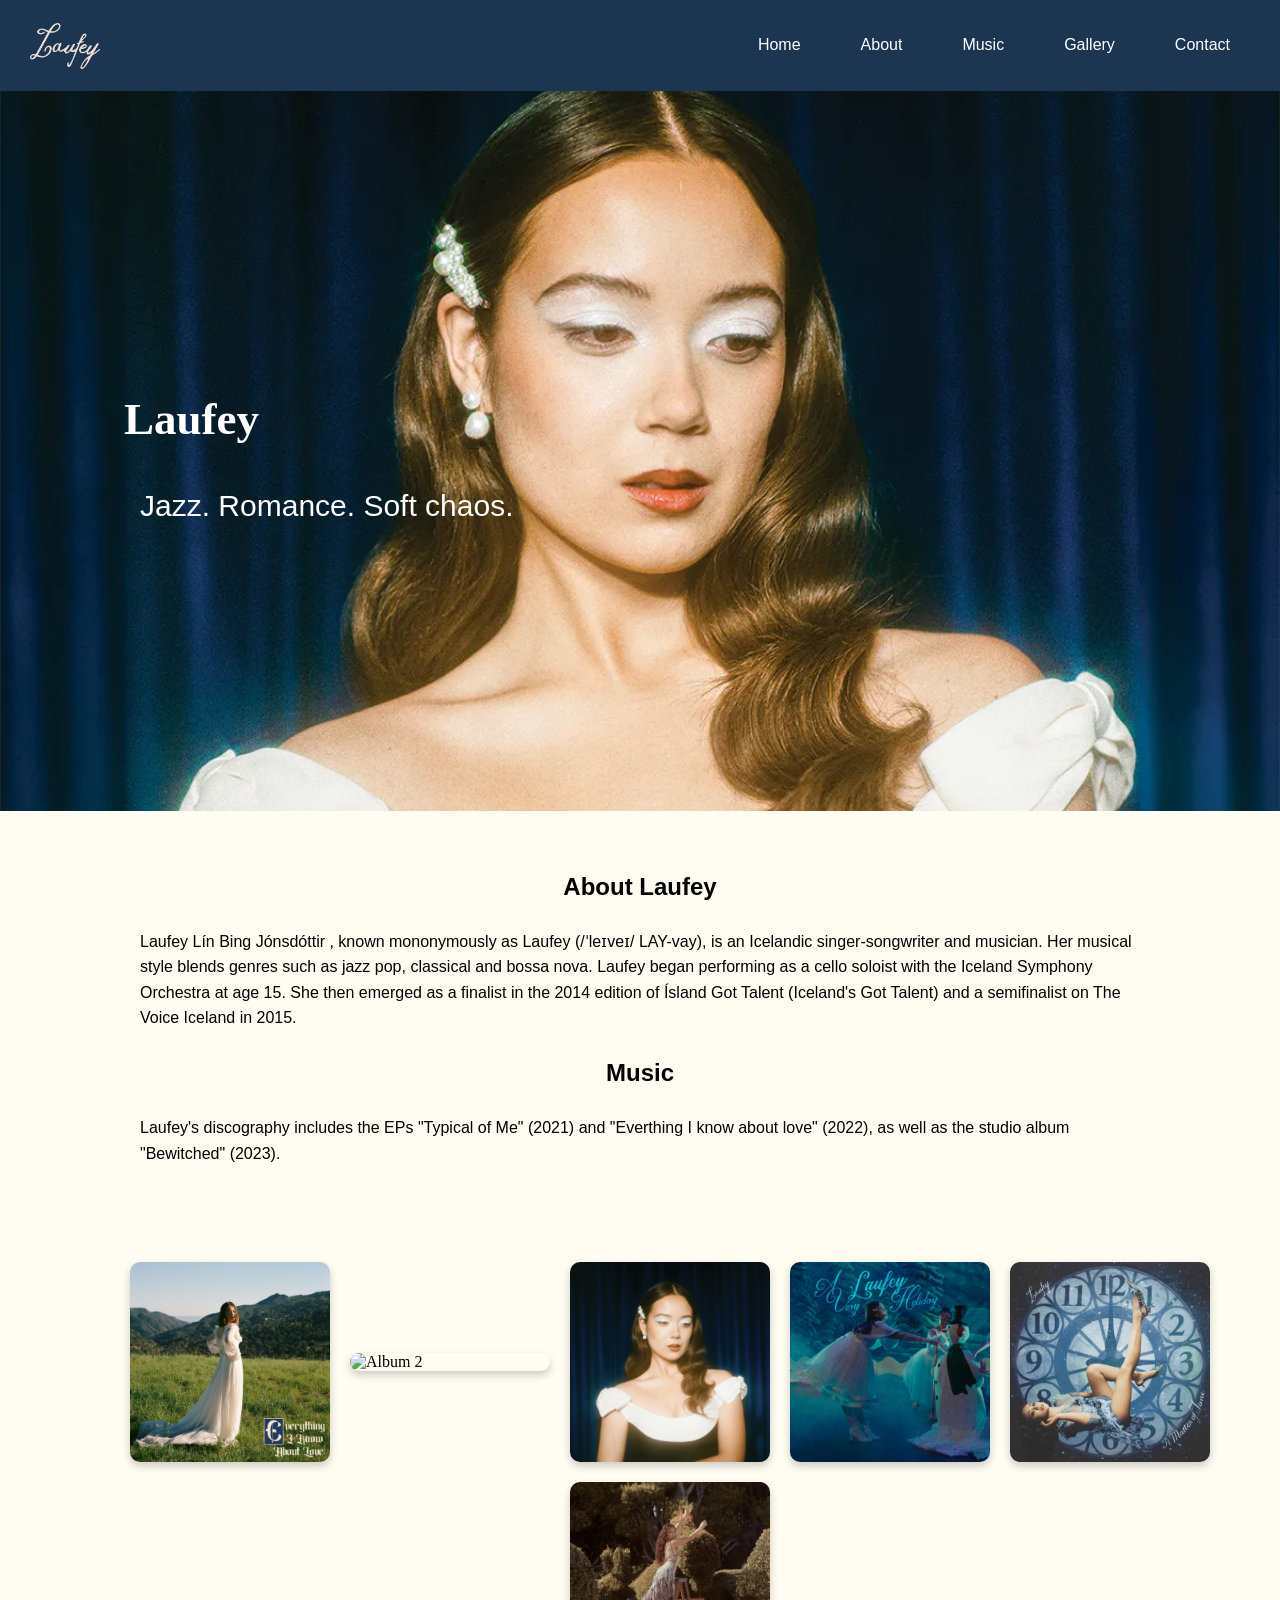
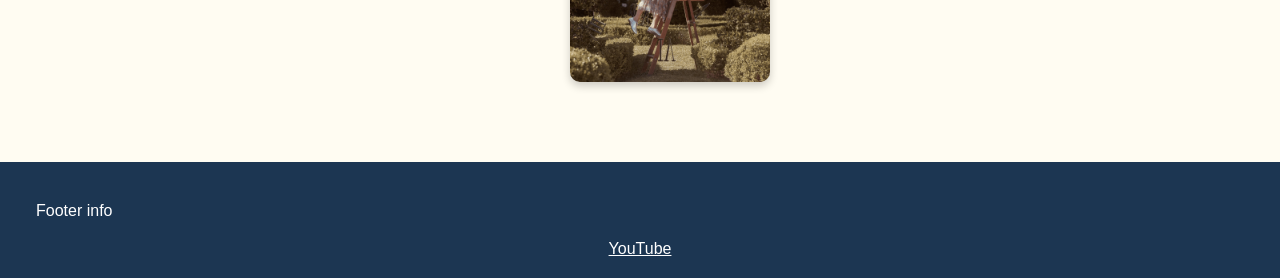
==== Projects/Laufey fan page/Website.html @ 8d8ebd03 "adding hover and about button scroll" ====
<!DOCTYPE html>
<html lang="en">
<head>
    <meta charset="UTF-8">
    <title>My Web Page</title>
    <link rel="stylesheet" href="Fanpage.css">
</head>


<body>
    <header>
        <section class="header_tab">
            <h1> <img src="Laufey_logo.png"alt="Laufey"></h1>

            <nav class="main_nav">
                <ul>
                   <li><a href="#home">Home</a></li> 
                    <li><a href="#about">About</a></li>
                    <li><a href="#music">Music</a></li>
                    <li><a href="#gallery">Gallery</a></li>
                    <li><a href="#contact">Contact</a></li>
                </ul>
            </nav>
        </section>
    </header>


    <section class="hero">
        <div class="hero-content">
            <h1>Laufey</h1>
            <p>Jazz. Romance. Soft chaos.</p>

        </div>
    </section>

    <section class="about" id="about">
        <h2>About Laufey</h2>
        <p>
                Laufey Lín Bing Jónsdóttir , known mononymously as Laufey (/ˈleɪveɪ/ LAY-vay), is an Icelandic singer-songwriter and musician.
                Her musical style blends genres such as jazz pop, classical and bossa nova. Laufey began performing as a cello soloist
                with the Iceland Symphony Orchestra at age 15. She then emerged as a finalist in the 2014 edition of Ísland Got Talent
                (Iceland's Got Talent) and a semifinalist on The Voice Iceland in 2015.</p>

        <h2>Music</h2>
        <p>Laufey's discography includes the EPs "Typical of Me" (2021) and "Everthing I know about love" (2022), as well as the studio album "Bewitched" (2023).</p>
        </div>
    </section>

    <section class="music">
        <img src="Everthing_I_Know_about_love.png" alt="Album 1" title="Everthing I Know About Love">
        <img src="Typical_of_Me.png" alt="Album 2" title="Typical of Me">
        <img src="Bewitched.png" alt="Album 3" title="Bewitched">
        <img src="A_very_Laufey_holiday.png" alt="Album 4" title="A Very Laufey Holiday">
        <img src="AMOT.png" alt="Album 5" title="A matter of time">
        <img src="AMOTTFH.png" alt="Album 6" title="A matter of time: the final hour">

    </section>



    

    <footer>
        <p>Footer info</p>
        <a href="https://www.youtube.com/@laufey">YouTube</a>
    </footer>


</body>
</html>
---- Projects/Laufey fan page/Fanpage.css ----
/* Fanpage.css */
.header_tab {
    display: flex;
    align-items: center;
    justify-content: space-between;
    padding: 0 20px;
    background-color: #1c3652;
    top: 0;
    z-index: 1000;
    position: sticky;
}



/* Example for an h1 tag inside the header */
header h1 {
    margin-top: 0;
}

.header_tab img {   
    justify-content: center;
    align-items: center;
    width: 70px;          /* smaller logo */
    padding: 23px 10px;    /* vertical | horizontal */

    padding-bottom: 2px;
    display: block;
    filter: invert(100%);

}


 
.main_nav {
    background-color: #1c3652;
}

.main_nav ul {
    display: flex;
    flex-direction: row;
    align-items: center;
    margin: 0;
    padding: 0;
    list-style: none;
}




.main_nav ul li a {
    color: white;
    text-decoration: none;
    padding: 14px 20px;
    display: inline-block;
    font-family: 'Arial', sans-serif;
    margin: 0 10px;
    
    
}


.hero {
    height: 80vh; /* NOT full page */
    background-image: url("Laufeyhero.png");
    background-size: cover;
    background-position: center;
    background-repeat: no-repeat;

    position: relative;
    top: 0;
    z-index: 10;

    display: flex;
    align-items: center;
    justify-content: center;
}

.hero-content {
    color: white;
    font-size: 30px;

}

.about {
    display: flex;
    flex-direction: column;
    align-items: center;
    padding: 50px;

}

.music {
    bottom: 0;
    width: 100%;
    display: flex;
    flex-direction: row;
    align-items: center;
    justify-content: center;
    padding: 30px;
    flex-wrap: wrap;
    gap: 20px;
}


.music img:hover {
    transform: scale(1.02);
    transition: transform 0.6s ease;
}   


.music img {
    width: 200px;
    border-radius: 10px;
    box-shadow: 0 4px 8px rgba(0, 0, 0, 0.2);
}



body  {
    margin: 0;
    padding: 0;
    background-color: #fffcf2;
}


body p {
    font-family: 'Arial', sans-serif;

    line-height: 1.6;
    margin: 16px;
    width: 1000px;
    text-align: left;
}

body h2 {
    font-family: 'Arial', sans-serif;

    margin: 12px;
}





footer {
    background-color: #1c3652;
    color: white;
    text-align: center;
    padding: 20px;
    margin-top: 50px;
}

footer a {
    color: white;

    font-family: 'Arial', sans-serif;
}
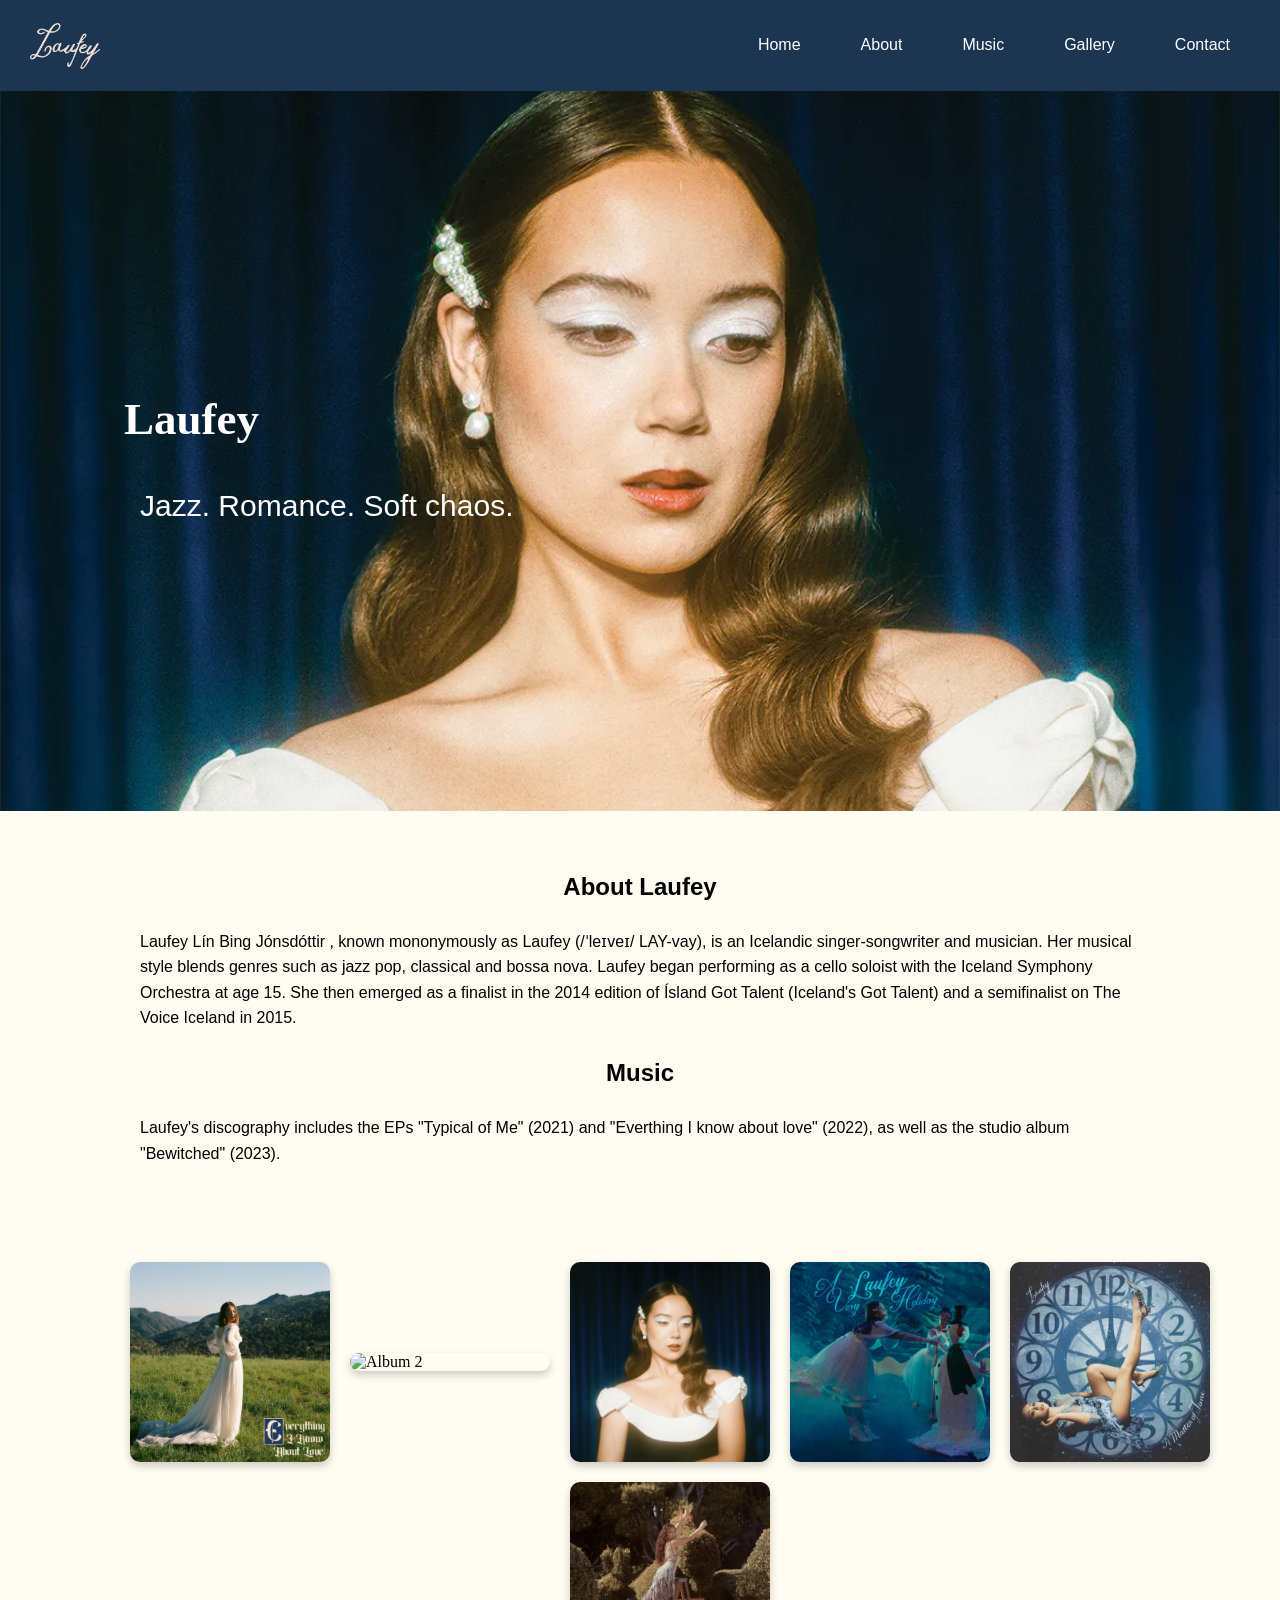
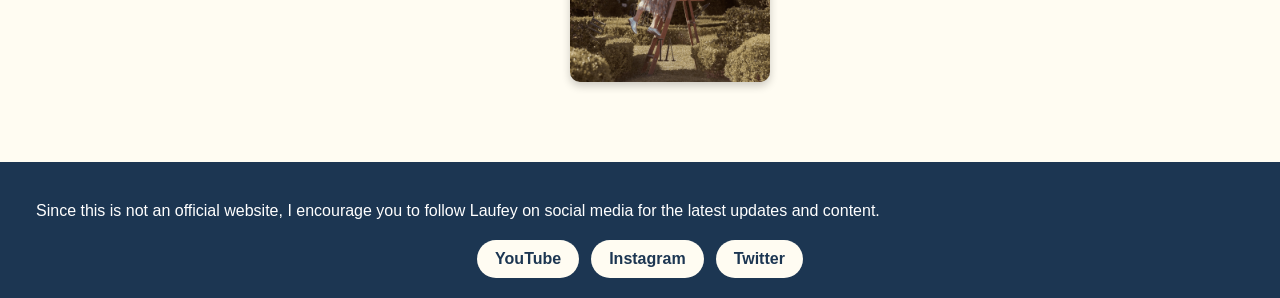
==== commit 4491f6c7: "Adding social media buttons" ====
--- a/Projects/Laufey fan page/Website.html
+++ b/Projects/Laufey fan page/Website.html
@@ -61,8 +61,12 @@
     
 
     <footer>
-        <p>Footer info</p>
-        <a href="https://www.youtube.com/@laufey">YouTube</a>
+        <p>Since this is not an official website, I encourage you to follow Laufey on social media for the latest updates and content.</p>
+        <div class="social-media-buttons">
+            <a class="social-button" href="https://www.youtube.com/@laufey" target="_blank" rel="noopener noreferrer">YouTube</a>
+            <a class="social-button" href="https://www.instagram.com/laufey/" target="_blank" rel="noopener noreferrer">Instagram</a>
+            <a class="social-button" href="https://twitter.com/laufey" target="_blank" rel="noopener noreferrer">Twitter</a>
+        </div>
     </footer>
 
 
--- a/Projects/Laufey fan page/Fanpage.css
+++ b/Projects/Laufey fan page/Fanpage.css
@@ -150,8 +150,33 @@
     margin-top: 50px;
 }
 
+.social-media-buttons {
+    display: flex;
+    justify-content: center;
+    gap: 12px;
+    flex-wrap: wrap;
+    margin-top: 16px;
+}
+
+.social-button {
+    display: inline-block;
+    padding: 10px 18px;
+    border-radius: 999px;
+    background-color: #fffcf2;
+    color: #1c3652;
+    text-decoration: none;
+    font-family: 'Arial', sans-serif;
+    font-weight: 600;
+    transition: background-color 0.2s ease, transform 0.2s ease;
+}
+
+.social-button:hover {
+    background-color: #e6e2d8;
+    transform: translateY(-1px);
+}
+
 footer a {
     color: white;
+    font-family: 'Arial', sans-serif;
+}
 
-    font-family: 'Arial', sans-serif;
-}
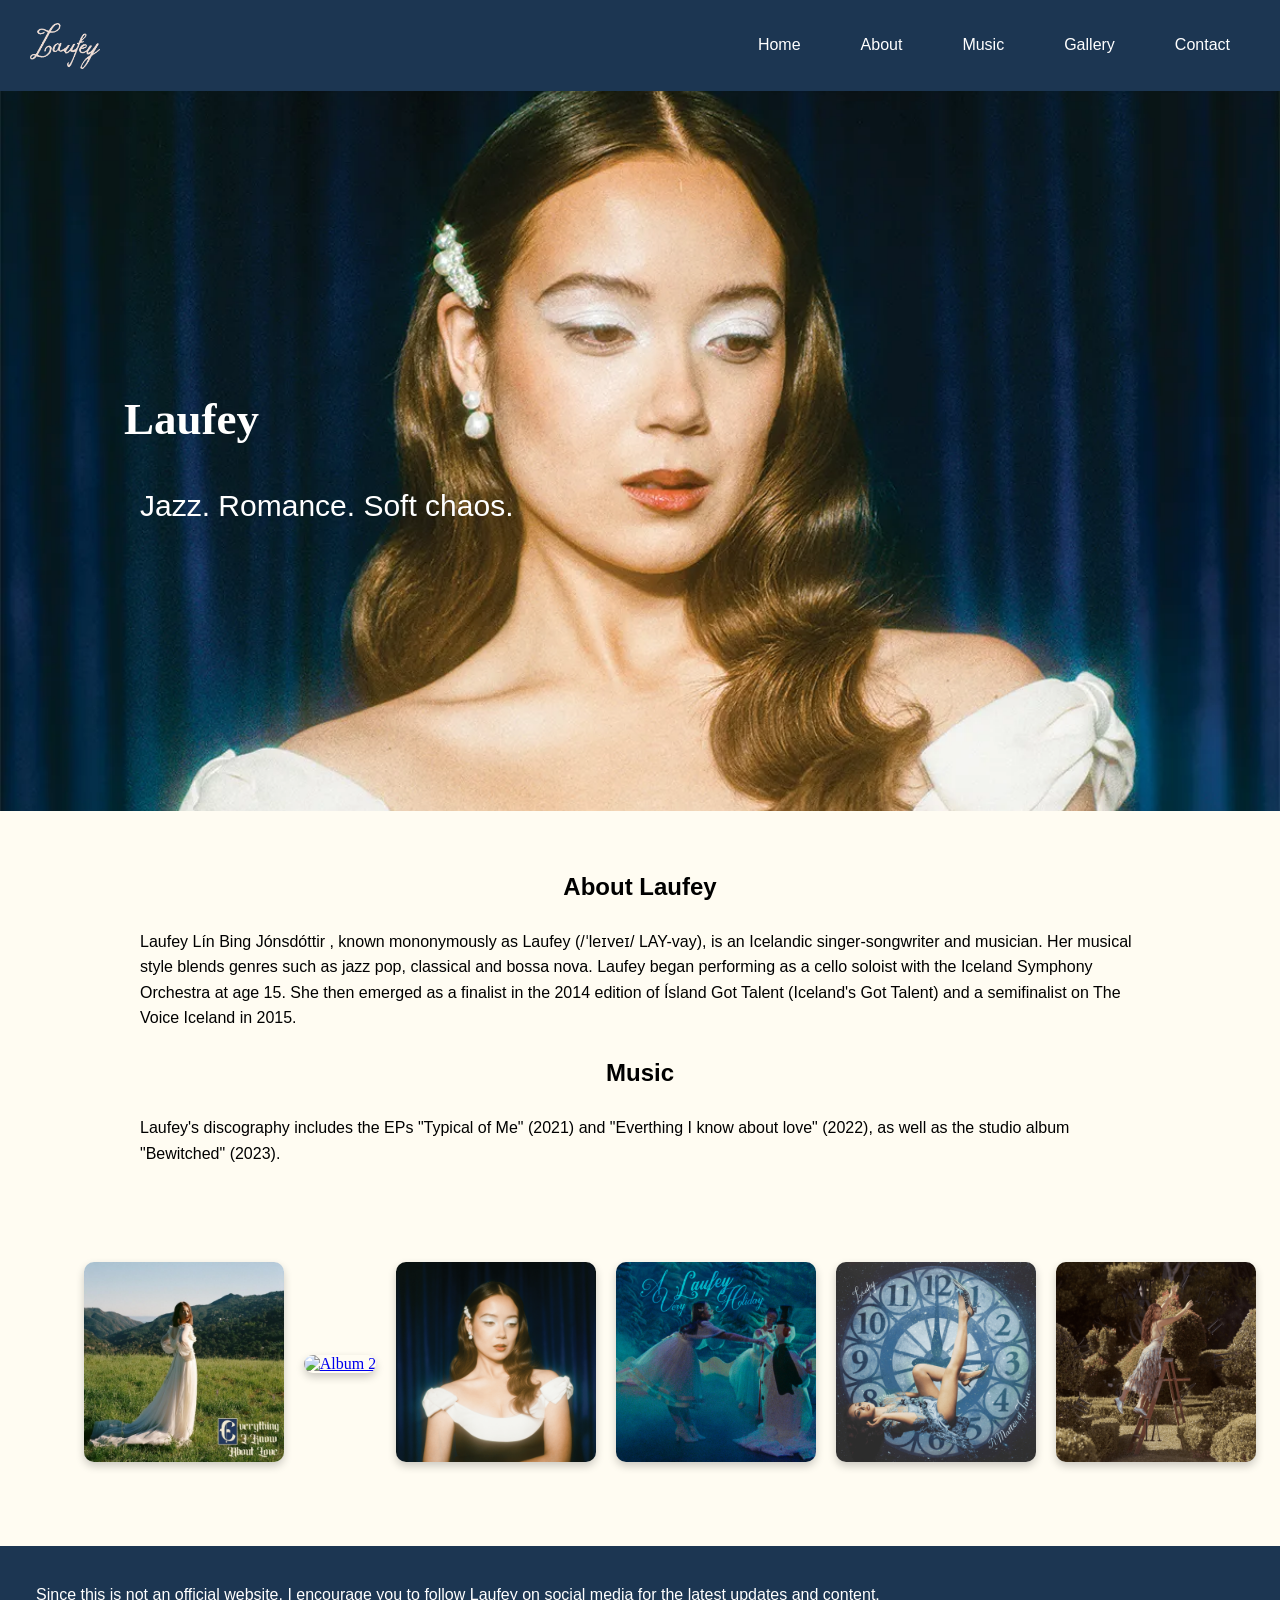
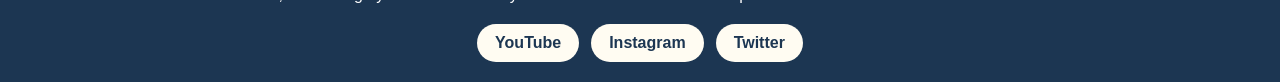
==== commit f9d122db: "Making webpages navigable" ====
--- a/Projects/Laufey fan page/Website.html
+++ b/Projects/Laufey fan page/Website.html
@@ -14,11 +14,11 @@
 
             <nav class="main_nav">
                 <ul>
-                   <li><a href="#home">Home</a></li> 
-                    <li><a href="#about">About</a></li>
-                    <li><a href="#music">Music</a></li>
-                    <li><a href="#gallery">Gallery</a></li>
-                    <li><a href="#contact">Contact</a></li>
+                   <li><a href="Website.html#home">Home</a></li> 
+                    <li><a href="Website.html#about">About</a></li>
+                    <li><a href="Website.html#music">Music</a></li>
+                    <li><a href="Website.html#gallery">Gallery</a></li>
+                    <li><a href="Website.html#contact">Contact</a></li>
                 </ul>
             </nav>
         </section>
@@ -31,6 +31,10 @@
             <p>Jazz. Romance. Soft chaos.</p>
 
         </div>
+    </section>
+
+    <section class="Home" id="home">
+        <a href="Website.html#home"></a>
     </section>
 
     <section class="about" id="about">
@@ -46,13 +50,25 @@
         </div>
     </section>
 
-    <section class="music">
-        <img src="Everthing_I_Know_about_love.png" alt="Album 1" title="Everthing I Know About Love">
-        <img src="Typical_of_Me.png" alt="Album 2" title="Typical of Me">
-        <img src="Bewitched.png" alt="Album 3" title="Bewitched">
-        <img src="A_very_Laufey_holiday.png" alt="Album 4" title="A Very Laufey Holiday">
-        <img src="AMOT.png" alt="Album 5" title="A matter of time">
-        <img src="AMOTTFH.png" alt="Album 6" title="A matter of time: the final hour">
+    <section class="music" id="music">
+        <a href="everything_I_know_about_love.html">
+            <img src="Everthing_I_Know_about_love.png" alt="Album 1" title="Everthing I Know About Love">
+        </a>
+        <a href="typical_of_me.html">
+            <img src="Typical_of_Me.png" alt="Album 2" title="Typical of Me">
+        </a>
+        <a href="bewitched.html">
+            <img src="Bewitched.png" alt="Album 3" title="Bewitched">
+        </a>
+        <a href="a_very_laufey_holiday.html">
+            <img src="A_very_Laufey_holiday.png" alt="Album 4" title="A Very Laufey Holiday">
+        </a>
+        <a href="a_matter_of_time.html">
+            <img src="AMOT.png" alt="Album 5" title="A matter of time">
+        </a>
+        <a href="a_matter_of_time_the_final_hour.html">
+            <img src="AMOTTFH.png" alt="Album 6" title="A matter of time: the final hour">
+        </a>
 
     </section>
 
--- a/Projects/Laufey fan page/Fanpage.css
+++ b/Projects/Laufey fan page/Fanpage.css
@@ -1,4 +1,8 @@
 /* Fanpage.css */
+
+html {
+    scroll-behavior: smooth;
+}
 .header_tab {
     display: flex;
     align-items: center;
@@ -180,3 +184,16 @@
     font-family: 'Arial', sans-serif;
 }
 
+
+
+
+
+
+
+
+
+
+
+.catalogue {
+    font-family: 'Arial', sans-serif;
+}
